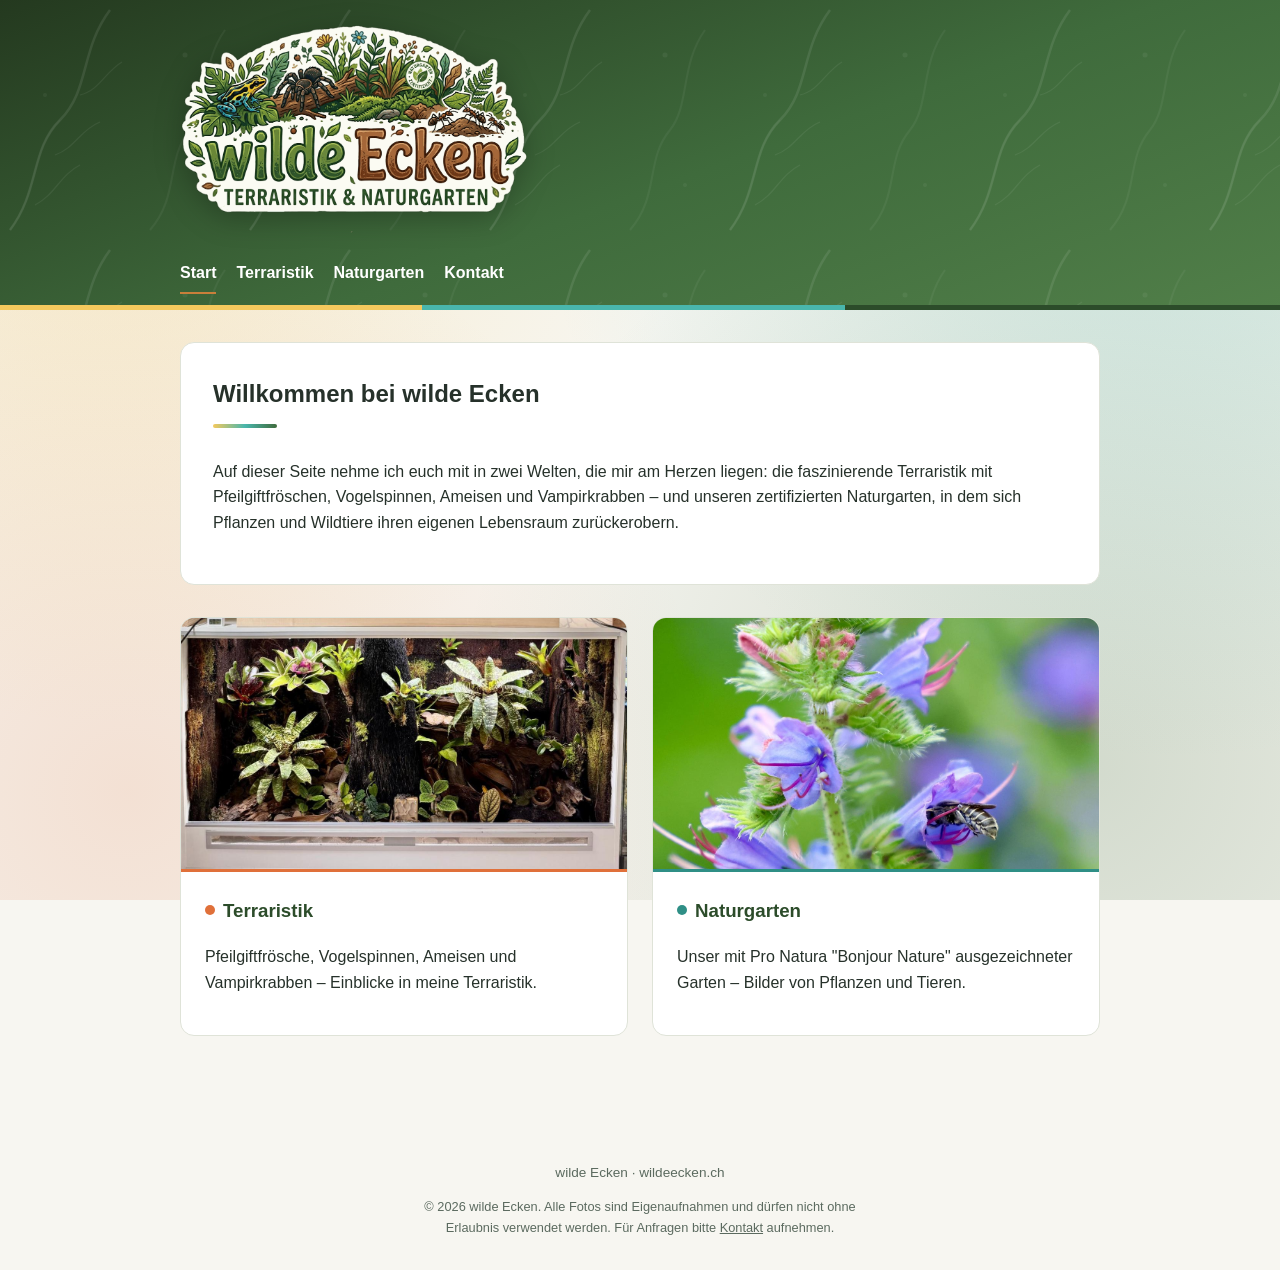
==== index.html @ 24a79298 "Add photo copyright notice to the footer on all pages States that all photos are original work and m" ====
<!DOCTYPE html>
<html lang="de">
<head>
  <meta charset="UTF-8">
  <title>wilde Ecken</title>
  <meta name="viewport" content="width=device-width, initial-scale=1.0">
  <meta name="description" content="wilde Ecken – Pfeilgiftfrösche, Vogelspinnen, Ameisen, Vampirkrabben und unser zertifizierter Naturgarten.">
  <meta property="og:type" content="website">
  <meta property="og:site_name" content="wilde Ecken">
  <meta property="og:locale" content="de_CH">
  <meta property="og:url" content="https://wildeecken.ch/">
  <meta property="og:title" content="wilde Ecken – Terraristik &amp; Naturgarten">
  <meta property="og:description" content="Pfeilgiftfrösche, Vogelspinnen, Ameisen, Vampirkrabben und unser zertifizierter Naturgarten.">
  <meta property="og:image" content="https://wildeecken.ch/images/og-image.jpg">
  <meta property="og:image:width" content="1200">
  <meta property="og:image:height" content="630">
  <meta name="twitter:card" content="summary_large_image">
  <meta name="twitter:title" content="wilde Ecken – Terraristik &amp; Naturgarten">
  <meta name="twitter:description" content="Pfeilgiftfrösche, Vogelspinnen, Ameisen, Vampirkrabben und unser zertifizierter Naturgarten.">
  <meta name="twitter:image" content="https://wildeecken.ch/images/og-image.jpg">
  <link rel="stylesheet" href="style.css">
</head>
<body class="home">
  <header class="site-header">
    <div class="header-inner">
      <a class="site-logo" href="index.html">
        <img src="images/logo.png" alt="wilde Ecken – Terraristik &amp; Naturgarten">
      </a>
      <nav class="main-nav" aria-label="Hauptnavigation">
        <ul>
          <li><a href="index.html" aria-current="page">Start</a></li>
          <li><a href="hobby.html">Terraristik</a></li>
          <li><a href="naturgarten.html">Naturgarten</a></li>
          <li><a href="kontakt.html">Kontakt</a></li>
        </ul>
      </nav>
    </div>
  </header>

  <main>
    <section class="hero">
      <h2>Willkommen bei wilde Ecken</h2>
      <p>
        Auf dieser Seite nehme ich euch mit in zwei Welten, die mir am Herzen liegen:
        die faszinierende Terraristik mit Pfeilgiftfröschen, Vogelspinnen, Ameisen
        und Vampirkrabben –
        und unseren zertifizierten Naturgarten, in dem sich Pflanzen und Wildtiere
        ihren eigenen Lebensraum zurückerobern.
      </p>
    </section>

    <div class="card-grid">
      <a class="card card-hobby" href="hobby.html">
        <img class="card-image" src="images/hobby/frosch-2.jpg" alt="Naturnah bepflanzte Pfeilgiftfrosch-Terrarien" loading="lazy">
        <div class="card-body">
          <h3>Terraristik</h3>
          <p>Pfeilgiftfrösche, Vogelspinnen, Ameisen und Vampirkrabben – Einblicke in meine Terraristik.</p>
        </div>
      </a>
      <a class="card card-naturgarten" href="naturgarten.html">
        <img class="card-image" src="images/naturgarten/natur-3.jpg" alt="Natternkopfmauerbiene am Natternkopf in unserem Naturgarten" loading="lazy">
        <div class="card-body">
          <h3>Naturgarten</h3>
          <p>Unser mit Pro Natura "Bonjour Nature" ausgezeichneter Garten – Bilder von Pflanzen und Tieren.</p>
        </div>
      </a>
    </div>
  </main>

  <footer class="site-footer">
    <p>wilde Ecken · wildeecken.ch</p>
    <p class="copyright-note">© 2026 wilde Ecken. Alle Fotos sind Eigenaufnahmen und dürfen nicht ohne Erlaubnis verwendet werden. Für Anfragen bitte <a href="kontakt.html">Kontakt</a> aufnehmen.</p>
  </footer>
</body>
</html>
---- style.css ----
:root {
  --color-bg: #f7f6f1;
  --color-surface: #ffffff;
  --color-text: #26312a;
  --color-muted: #5b6a5f;
  --color-primary: #3f6b3c;
  --color-primary-dark: #2c4c2a;
  --color-accent: #c97f3a;
  --color-border: #dfe3d8;
  --radius: 14px;
  --max-width: 960px;
}

* {
  box-sizing: border-box;
}

body {
  margin: 0;
  font-family: "Segoe UI", Roboto, Helvetica, Arial, sans-serif;
  background: var(--color-bg);
  color: var(--color-text);
  line-height: 1.6;
}

a {
  color: var(--color-primary-dark);
}

header.site-header {
  position: relative;
  background: linear-gradient(160deg, #24391f 0%, #3f6b3c 55%, #517f49 100%);
  color: #fff;
  overflow: hidden;
  isolation: isolate;
}

header.site-header::before {
  content: "";
  position: absolute;
  inset: 0;
  z-index: 0;
  background-image: url("data:image/svg+xml,%3Csvg%20xmlns%3D%27http%3A//www.w3.org/2000/svg%27%20width%3D%27240%27%20height%3D%27240%27%3E%0A%3Cpath%20d%3D%27M10%20230%20C%2040%20190%2C%2030%20150%2C%2060%20120%20C%2090%2090%2C%2080%2050%2C%20110%2010%27%20stroke%3D%27%23ffffff%27%20stroke-width%3D%272.5%27%20fill%3D%27none%27%20opacity%3D%270.55%27/%3E%0A%3Cpath%20d%3D%27M10%20230%20C%2040%20190%2C%2030%20150%2C%2060%20120%27%20stroke%3D%27%23ffffff%27%20stroke-width%3D%271.5%27%20fill%3D%27none%27%20opacity%3D%270.4%27/%3E%0A%3Cpath%20d%3D%27M35%20205%20C%2055%20195%2C%2060%20175%2C%2080%20165%27%20stroke%3D%27%23ffffff%27%20stroke-width%3D%271.2%27%20fill%3D%27none%27%20opacity%3D%270.4%27/%3E%0A%3Cpath%20d%3D%27M55%20155%20C%2075%20148%2C%2080%20130%2C%20100%20122%27%20stroke%3D%27%23ffffff%27%20stroke-width%3D%271.2%27%20fill%3D%27none%27%20opacity%3D%270.4%27/%3E%0A%3Cpath%20d%3D%27M80%2095%20C%20100%2090%2C%20105%2072%2C%20122%2062%27%20stroke%3D%27%23ffffff%27%20stroke-width%3D%271.2%27%20fill%3D%27none%27%20opacity%3D%270.4%27/%3E%0A%3Cpath%20d%3D%27M150%20230%20C%20180%20195%2C%20165%20160%2C%20190%20130%20C%20210%20105%2C%20200%2065%2C%20225%2030%27%20stroke%3D%27%23ffffff%27%20stroke-width%3D%272%27%20fill%3D%27none%27%20opacity%3D%270.3%27/%3E%0A%3Ccircle%20cx%3D%27185%27%20cy%3D%2755%27%20r%3D%272.5%27%20fill%3D%27%23ffffff%27%20opacity%3D%270.35%27/%3E%0A%3Ccircle%20cx%3D%2745%27%20cy%3D%2795%27%20r%3D%272%27%20fill%3D%27%23ffffff%27%20opacity%3D%270.3%27/%3E%0A%3Ccircle%20cx%3D%27205%27%20cy%3D%27185%27%20r%3D%272%27%20fill%3D%27%23ffffff%27%20opacity%3D%270.3%27/%3E%0A%3C/svg%3E");
  background-size: 240px 240px;
  opacity: 0.16;
  pointer-events: none;
}

header.site-header::after {
  content: "";
  position: absolute;
  left: 0;
  right: 0;
  bottom: 0;
  height: 5px;
  background: linear-gradient(90deg, #f4c95d 0%, #f4c95d 33%, #49b6ac 33%, #49b6ac 66%, #2c4c2a 66%);
}

.header-inner {
  position: relative;
  z-index: 1;
  max-width: var(--max-width);
  margin: 0 auto;
  padding: 1.5rem 1.25rem 1rem;
}

.site-logo {
  display: inline-block;
  margin: 0 0 0.75rem;
}

.site-logo img {
  display: block;
  height: 210px;
  width: auto;
  filter: drop-shadow(0 6px 14px rgba(0, 0, 0, 0.25));
}

nav.main-nav ul {
  list-style: none;
  display: flex;
  flex-wrap: wrap;
  gap: 0.5rem 1.25rem;
  margin: 0;
  padding: 0;
}

nav.main-nav a {
  display: inline-block;
  padding: 0.4rem 0;
  color: #fff;
  text-decoration: none;
  font-weight: 600;
  border-bottom: 2px solid transparent;
}

nav.main-nav a:hover,
nav.main-nav a[aria-current="page"] {
  border-bottom-color: var(--color-accent);
}

main {
  max-width: var(--max-width);
  margin: 0 auto;
  padding: 2rem 1.25rem 3rem;
}

body.home {
  background-color: var(--color-bg);
  background-image:
    radial-gradient(circle at 8% 15%, rgba(244, 201, 93, 0.28), transparent 42%),
    radial-gradient(circle at 92% 12%, rgba(73, 182, 172, 0.24), transparent 46%),
    radial-gradient(circle at 85% 85%, rgba(63, 107, 60, 0.2), transparent 48%),
    radial-gradient(circle at 10% 88%, rgba(224, 112, 58, 0.16), transparent 42%);
  background-attachment: fixed;
}

.hero {
  position: relative;
  background: var(--color-surface);
  border: 1px solid var(--color-border);
  border-radius: var(--radius);
  padding: 2rem;
  margin-bottom: 2rem;
}

.hero h2 {
  margin-top: 0;
  padding-bottom: 0.7rem;
}

.hero h2::after {
  content: "";
  display: block;
  width: 64px;
  height: 4px;
  margin-top: 0.65rem;
  border-radius: 2px;
  background: linear-gradient(90deg, #f4c95d, #49b6ac, #3f6b3c);
}

.card-grid {
  display: grid;
  grid-template-columns: repeat(auto-fit, minmax(240px, 1fr));
  gap: 1.5rem;
  margin: 2rem 0;
}

.card {
  background: var(--color-surface);
  border: 1px solid var(--color-border);
  border-radius: var(--radius);
  padding: 0;
  overflow: hidden;
  text-decoration: none;
  color: var(--color-text);
  display: block;
  transition: transform 0.15s ease, box-shadow 0.15s ease;
}

.card-image {
  display: block;
  width: 100%;
  aspect-ratio: 16 / 9;
  object-fit: cover;
  object-position: center top;
}

.card-hobby .card-image {
  object-position: center bottom;
}

.card-body {
  padding: 1.5rem;
  border-top: 3px solid var(--card-accent, var(--color-accent));
}

.card-body h3 {
  display: flex;
  align-items: center;
  gap: 0.5rem;
}

.card-body h3::before {
  content: "";
  display: inline-block;
  width: 10px;
  height: 10px;
  flex-shrink: 0;
  border-radius: 50%;
  background: var(--card-accent, var(--color-accent));
}

.card-hobby {
  --card-accent: #e0703a;
}

.card-naturgarten {
  --card-accent: #2f8f86;
}

.card-hobby:hover {
  box-shadow: 0 10px 24px rgba(224, 112, 58, 0.25);
}

.card-naturgarten:hover {
  box-shadow: 0 10px 24px rgba(47, 143, 134, 0.25);
}

.card:hover {
  transform: translateY(-2px);
  box-shadow: 0 8px 20px rgba(43, 61, 45, 0.12);
}

.card h3 {
  margin-top: 0;
  color: var(--color-primary-dark);
}

section.content-block {
  background: var(--color-surface);
  border: 1px solid var(--color-border);
  border-radius: var(--radius);
  padding: 1.75rem;
  margin-bottom: 1.75rem;
}

section.content-block h2 {
  margin-top: 0;
  color: var(--color-primary-dark);
}

.badge {
  display: inline-flex;
  align-items: center;
  gap: 0.4rem;
  background: #eef4ea;
  color: var(--color-primary-dark);
  border: 1px solid var(--color-border);
  border-radius: 999px;
  padding: 0.35rem 0.9rem;
  font-size: 0.9rem;
  font-weight: 600;
  margin-bottom: 1rem;
  text-decoration: none;
}

a.badge:hover,
a.badge:focus-visible {
  background: #e3ecdd;
  border-color: var(--color-primary);
}

.species-label {
  margin: 1rem 0 0.5rem;
  font-weight: 600;
  font-size: 0.9rem;
  color: var(--color-muted);
  text-transform: uppercase;
  letter-spacing: 0.03em;
}

.species-list {
  list-style: none;
  display: flex;
  flex-wrap: wrap;
  gap: 0.5rem 0.6rem;
  margin: 0 0 0.5rem;
  padding: 0;
}

.species-list li {
  background: var(--color-bg);
  border: 1px solid var(--color-border);
  border-radius: 999px;
  padding: 0.35rem 0.9rem;
  font-size: 0.9rem;
  color: var(--color-primary-dark);
}

.gallery {
  display: grid;
  grid-template-columns: repeat(auto-fill, minmax(180px, 1fr));
  gap: 1rem;
  margin-top: 1rem;
  align-items: start;
}

.gallery-placeholder {
  aspect-ratio: 4 / 3;
  border: 2px dashed var(--color-border);
  border-radius: var(--radius);
  display: flex;
  align-items: center;
  justify-content: center;
  text-align: center;
  padding: 0.75rem;
  color: var(--color-muted);
  font-size: 0.85rem;
  background: repeating-linear-gradient(
    45deg,
    #f0efe9,
    #f0efe9 10px,
    #e9e8e0 10px,
    #e9e8e0 20px
  );
}

.gallery img {
  width: 100%;
  aspect-ratio: 4 / 3;
  object-fit: cover;
  border-radius: var(--radius);
  display: block;
}

.gallery figure {
  margin: 0;
}

.gallery figcaption {
  margin-top: 0.4rem;
  text-align: center;
  font-size: 0.85rem;
  color: var(--color-muted);
}

.lightbox {
  display: none;
  position: fixed;
  inset: 0;
  z-index: 100;
  background: rgba(20, 26, 20, 0.92);
  padding: 2rem 1.25rem;
  align-items: center;
  justify-content: center;
  flex-direction: column;
  gap: 0.75rem;
}

.lightbox.is-open {
  display: flex;
}

.lightbox-image {
  max-width: 100%;
  max-height: 80vh;
  object-fit: contain;
  border-radius: var(--radius);
}

.lightbox-caption {
  color: #f2f4ef;
  font-size: 0.95rem;
  margin: 0;
  text-align: center;
}

.lightbox-close {
  position: absolute;
  top: 1rem;
  right: 1.25rem;
  background: rgba(255, 255, 255, 0.12);
  color: #fff;
  border: none;
  border-radius: 999px;
  width: 2.5rem;
  height: 2.5rem;
  font-size: 1.5rem;
  line-height: 1;
  cursor: pointer;
}

.lightbox-close:hover,
.lightbox-close:focus-visible {
  background: rgba(255, 255, 255, 0.24);
}

.lightbox-nav {
  position: absolute;
  top: 50%;
  transform: translateY(-50%);
  background: rgba(255, 255, 255, 0.12);
  color: #fff;
  border: none;
  border-radius: 999px;
  width: 2.75rem;
  height: 2.75rem;
  font-size: 1.1rem;
  line-height: 1;
  cursor: pointer;
  display: flex;
  align-items: center;
  justify-content: center;
}

.lightbox-nav:hover,
.lightbox-nav:focus-visible {
  background: rgba(255, 255, 255, 0.24);
}

.lightbox-nav[hidden] {
  display: none;
}

.lightbox-prev {
  left: 0.75rem;
}

.lightbox-next {
  right: 0.75rem;
}

.contact-form {
  display: flex;
  flex-direction: column;
  gap: 1.25rem;
  max-width: 480px;
}

.form-field {
  display: flex;
  flex-direction: column;
  gap: 0.4rem;
}

.form-field label {
  font-weight: 600;
  color: var(--color-primary-dark);
  font-size: 0.95rem;
}

.form-field input,
.form-field textarea {
  font: inherit;
  padding: 0.65rem 0.8rem;
  border: 1px solid var(--color-border);
  border-radius: 10px;
  background: var(--color-bg);
  color: var(--color-text);
  resize: vertical;
}

.form-field input:focus,
.form-field textarea:focus {
  outline: 2px solid var(--color-primary);
  outline-offset: 1px;
}

.button-primary {
  align-self: flex-start;
  font: inherit;
  font-weight: 600;
  background: var(--color-primary);
  color: #fff;
  border: none;
  border-radius: 999px;
  padding: 0.75rem 1.75rem;
  cursor: pointer;
  transition: background 0.15s ease, transform 0.15s ease;
}

.button-primary:hover {
  background: var(--color-primary-dark);
  transform: translateY(-1px);
}

.form-hint {
  margin: 0;
  font-size: 0.85rem;
  color: var(--color-muted);
}

footer.site-footer {
  text-align: center;
  color: var(--color-muted);
  font-size: 0.85rem;
  padding: 2rem 1.25rem;
}

footer.site-footer .copyright-note {
  margin: 0.5rem 0 0;
  font-size: 0.8rem;
  max-width: 480px;
  margin-left: auto;
  margin-right: auto;
}

footer.site-footer .copyright-note a {
  color: inherit;
  text-decoration: underline;
}
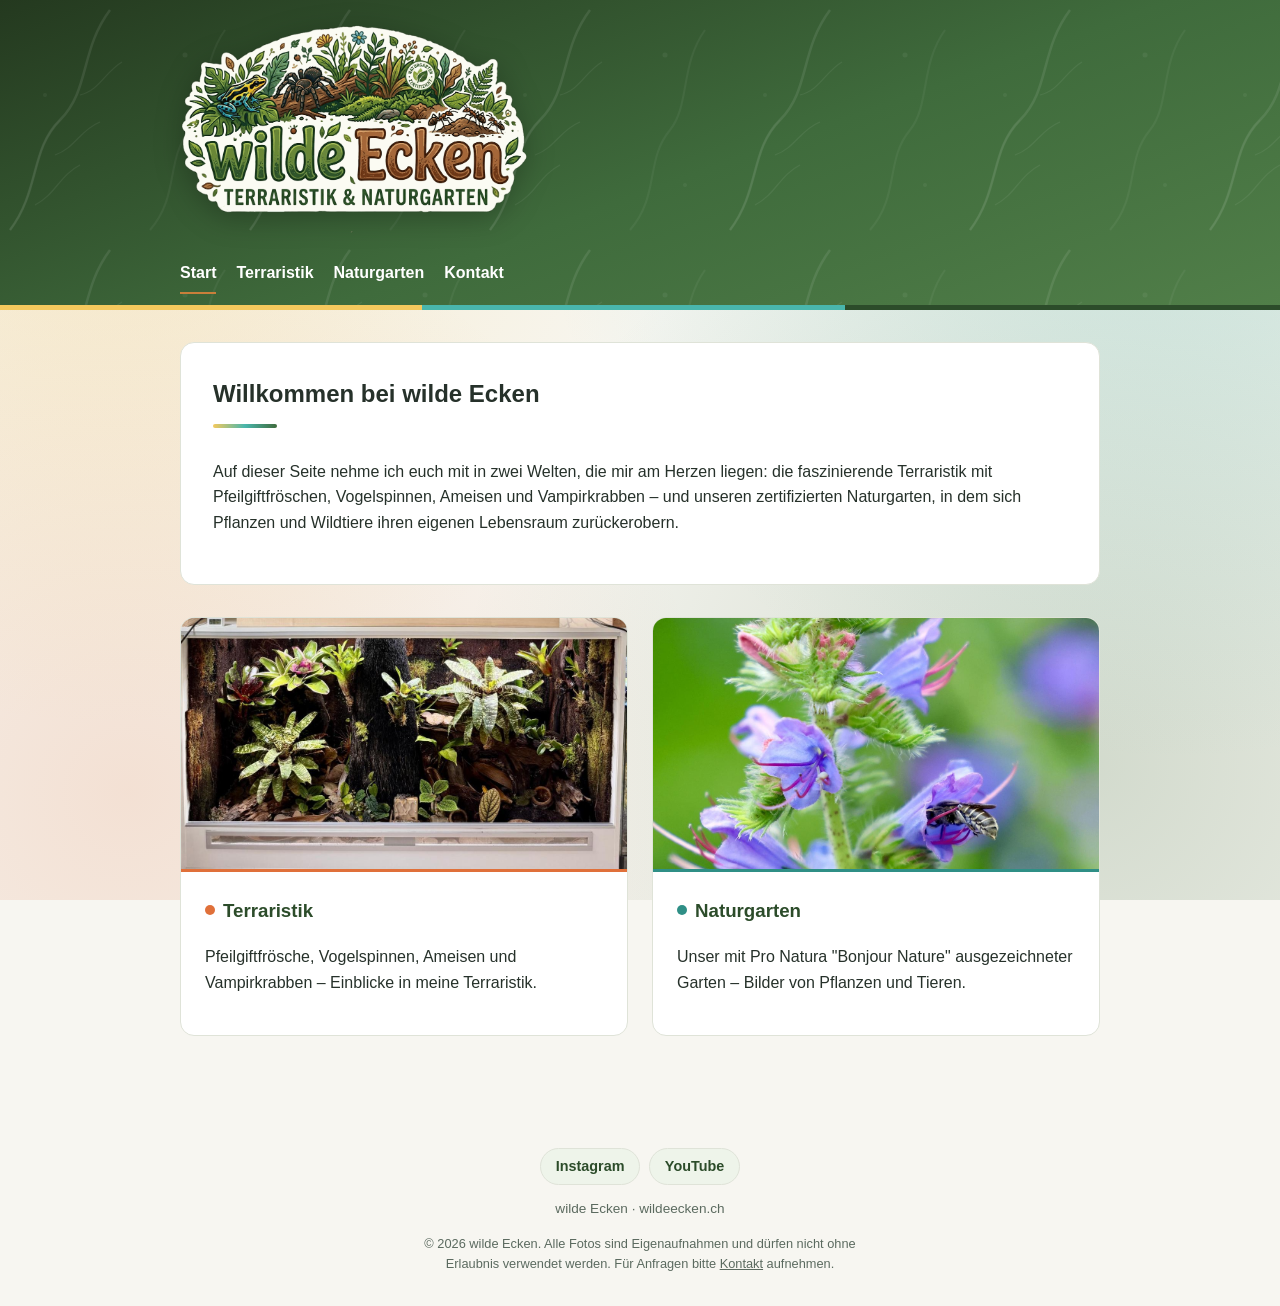
==== commit eb7c198c: "Add Instagram and YouTube links to the footer on all pages Co-Authored-By: Claude Sonnet 5 <noreply@" ====
--- a/index.html
+++ b/index.html
@@ -68,6 +68,10 @@
   </main>
 
   <footer class="site-footer">
+    <p class="social-links">
+      <a class="badge" href="https://www.instagram.com/boebe83" target="_blank" rel="noopener">Instagram</a>
+      <a class="badge" href="https://www.youtube.com/@boebe83" target="_blank" rel="noopener">YouTube</a>
+    </p>
     <p>wilde Ecken · wildeecken.ch</p>
     <p class="copyright-note">© 2026 wilde Ecken. Alle Fotos sind Eigenaufnahmen und dürfen nicht ohne Erlaubnis verwendet werden. Für Anfragen bitte <a href="kontakt.html">Kontakt</a> aufnehmen.</p>
   </footer>
--- a/style.css
+++ b/style.css
@@ -478,6 +478,17 @@
   padding: 2rem 1.25rem;
 }
 
+footer.site-footer .social-links {
+  display: flex;
+  justify-content: center;
+  gap: 0.6rem;
+  margin: 0 0 0.75rem;
+}
+
+footer.site-footer .social-links .badge {
+  margin-bottom: 0;
+}
+
 footer.site-footer .copyright-note {
   margin: 0.5rem 0 0;
   font-size: 0.8rem;
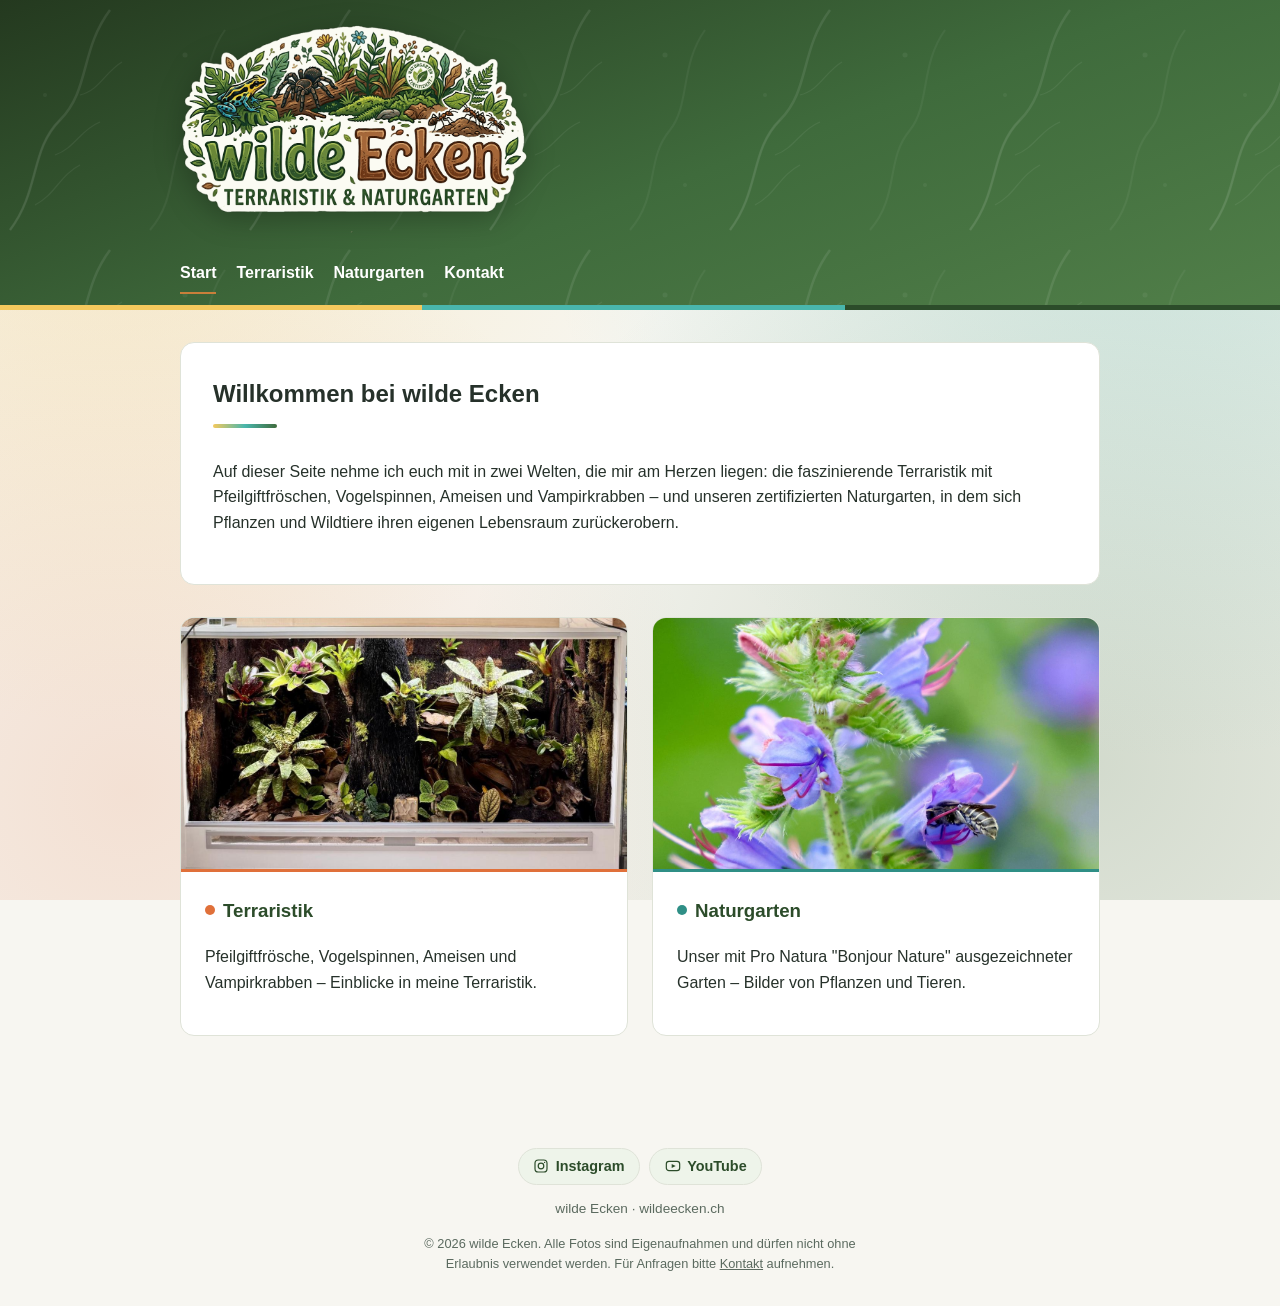
==== commit 16c2eae8: "Add Instagram and YouTube icons to the footer link badges Inline SVG glyphs (camera outline / play b" ====
--- a/index.html
+++ b/index.html
@@ -69,8 +69,8 @@
 
   <footer class="site-footer">
     <p class="social-links">
-      <a class="badge" href="https://www.instagram.com/boebe83" target="_blank" rel="noopener">Instagram</a>
-      <a class="badge" href="https://www.youtube.com/@boebe83" target="_blank" rel="noopener">YouTube</a>
+      <a class="badge" href="https://www.instagram.com/boebe83" target="_blank" rel="noopener"><svg class="badge-icon" viewBox="0 0 24 24" width="16" height="16" fill="none" stroke="currentColor" stroke-width="1.8" aria-hidden="true"><rect x="3" y="3" width="18" height="18" rx="5"/><circle cx="12" cy="12" r="4.2"/><circle cx="17.4" cy="6.6" r="1" fill="currentColor" stroke="none"/></svg>Instagram</a>
+      <a class="badge" href="https://www.youtube.com/@boebe83" target="_blank" rel="noopener"><svg class="badge-icon" viewBox="0 0 24 24" width="16" height="16" fill="none" stroke="currentColor" stroke-width="1.8" aria-hidden="true"><rect x="2" y="5" width="20" height="14" rx="4"/><path d="M10 9l6 3-6 3z" fill="currentColor" stroke="none"/></svg>YouTube</a>
     </p>
     <p>wilde Ecken · wildeecken.ch</p>
     <p class="copyright-note">© 2026 wilde Ecken. Alle Fotos sind Eigenaufnahmen und dürfen nicht ohne Erlaubnis verwendet werden. Für Anfragen bitte <a href="kontakt.html">Kontakt</a> aufnehmen.</p>
--- a/style.css
+++ b/style.css
@@ -245,6 +245,10 @@
   text-decoration: none;
 }
 
+.badge-icon {
+  flex-shrink: 0;
+}
+
 a.badge:hover,
 a.badge:focus-visible {
   background: #e3ecdd;
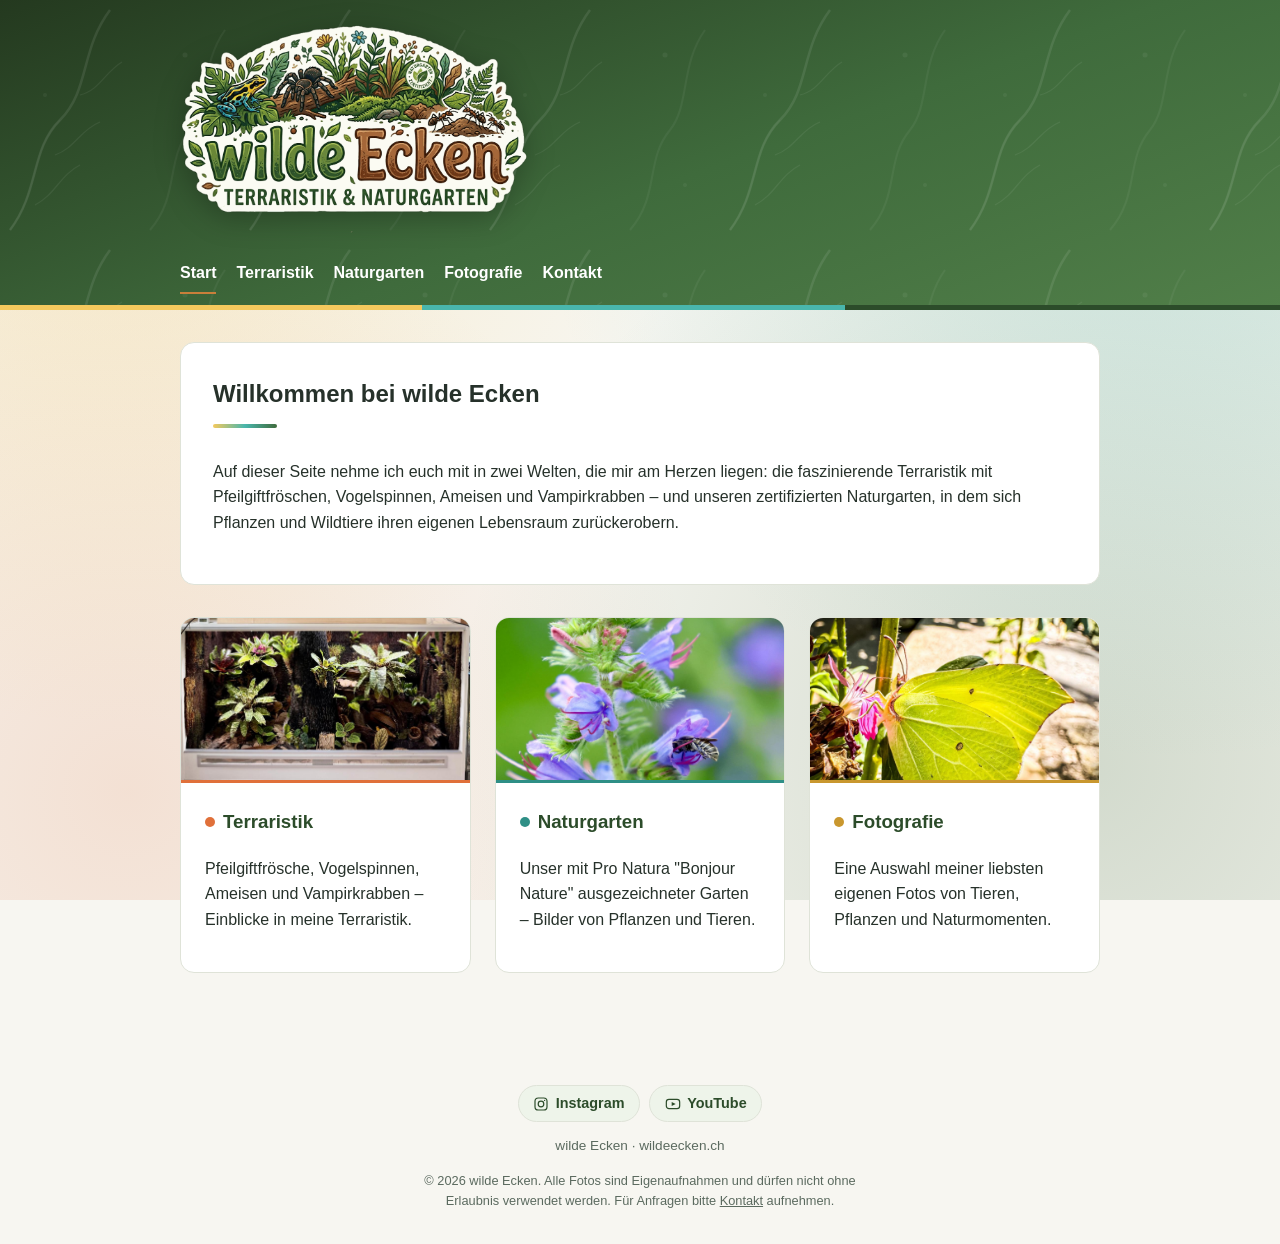
==== commit 635d6960: "Add new Fotografie page for personal favorite photos A fourth main section (nav + homepage card) sep" ====
--- a/index.html
+++ b/index.html
@@ -5,6 +5,7 @@
   <title>wilde Ecken</title>
   <meta name="viewport" content="width=device-width, initial-scale=1.0">
   <meta name="description" content="wilde Ecken – Pfeilgiftfrösche, Vogelspinnen, Ameisen, Vampirkrabben und unser zertifizierter Naturgarten.">
+  <link rel="canonical" href="https://wildeecken.ch/">
   <meta property="og:type" content="website">
   <meta property="og:site_name" content="wilde Ecken">
   <meta property="og:locale" content="de_CH">
@@ -21,6 +22,7 @@
   <link rel="stylesheet" href="style.css">
 </head>
 <body class="home">
+  <h1 class="visually-hidden">wilde Ecken – Terraristik &amp; Naturgarten</h1>
   <header class="site-header">
     <div class="header-inner">
       <a class="site-logo" href="index.html">
@@ -31,6 +33,7 @@
           <li><a href="index.html" aria-current="page">Start</a></li>
           <li><a href="hobby.html">Terraristik</a></li>
           <li><a href="naturgarten.html">Naturgarten</a></li>
+          <li><a href="fotografie.html">Fotografie</a></li>
           <li><a href="kontakt.html">Kontakt</a></li>
         </ul>
       </nav>
@@ -64,6 +67,13 @@
           <p>Unser mit Pro Natura "Bonjour Nature" ausgezeichneter Garten – Bilder von Pflanzen und Tieren.</p>
         </div>
       </a>
+      <a class="card card-fotografie" href="fotografie.html">
+        <img class="card-image" src="images/naturgarten/natur-4.jpg" alt="Zitronenfalter auf einer Blüte" loading="lazy">
+        <div class="card-body">
+          <h3>Fotografie</h3>
+          <p>Eine Auswahl meiner liebsten eigenen Fotos von Tieren, Pflanzen und Naturmomenten.</p>
+        </div>
+      </a>
     </div>
   </main>
 
--- a/style.css
+++ b/style.css
@@ -15,6 +15,18 @@
   box-sizing: border-box;
 }
 
+.visually-hidden {
+  position: absolute;
+  width: 1px;
+  height: 1px;
+  padding: 0;
+  margin: -1px;
+  overflow: hidden;
+  clip: rect(0, 0, 0, 0);
+  white-space: nowrap;
+  border: 0;
+}
+
 body {
   margin: 0;
   font-family: "Segoe UI", Roboto, Helvetica, Arial, sans-serif;
@@ -199,12 +211,20 @@
   --card-accent: #2f8f86;
 }
 
+.card-fotografie {
+  --card-accent: #c9972e;
+}
+
 .card-hobby:hover {
   box-shadow: 0 10px 24px rgba(224, 112, 58, 0.25);
 }
 
 .card-naturgarten:hover {
   box-shadow: 0 10px 24px rgba(47, 143, 134, 0.25);
+}
+
+.card-fotografie:hover {
+  box-shadow: 0 10px 24px rgba(201, 151, 46, 0.25);
 }
 
 .card:hover {
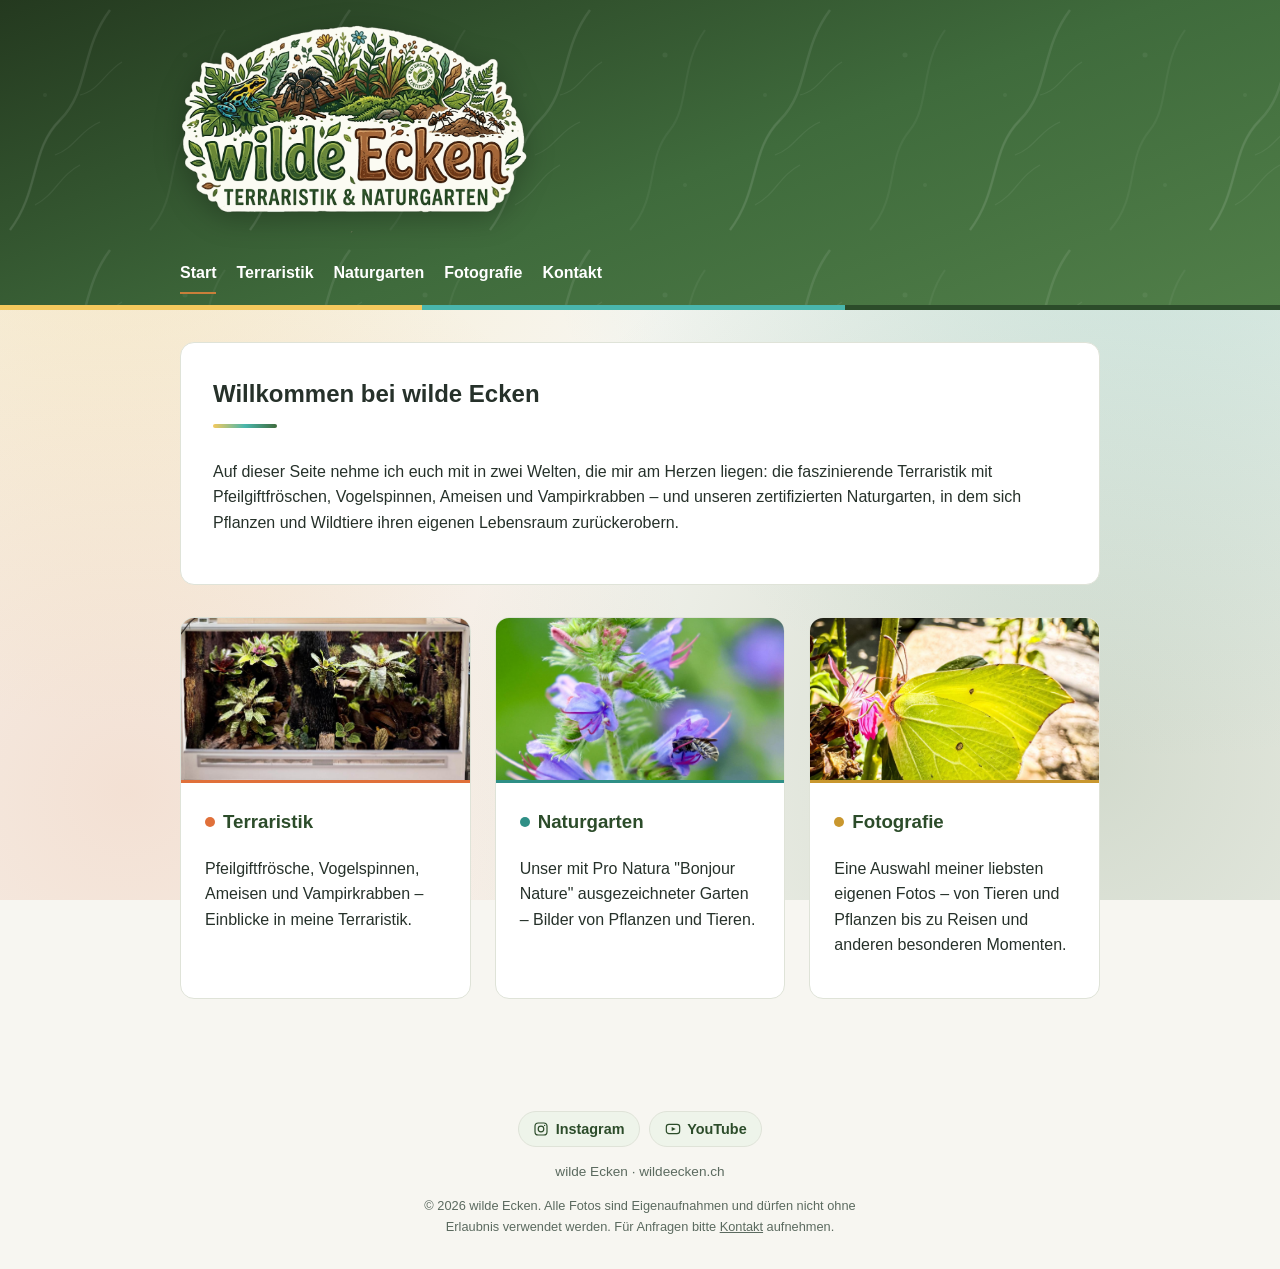
==== commit ecf05f42: "Broaden Fotografie page copy beyond tiere/pflanzen/natur The description and hero text previously im" ====
--- a/index.html
+++ b/index.html
@@ -71,7 +71,7 @@
         <img class="card-image" src="images/naturgarten/natur-4.jpg" alt="Zitronenfalter auf einer Blüte" loading="lazy">
         <div class="card-body">
           <h3>Fotografie</h3>
-          <p>Eine Auswahl meiner liebsten eigenen Fotos von Tieren, Pflanzen und Naturmomenten.</p>
+          <p>Eine Auswahl meiner liebsten eigenen Fotos – von Tieren und Pflanzen bis zu Reisen und anderen besonderen Momenten.</p>
         </div>
       </a>
     </div>
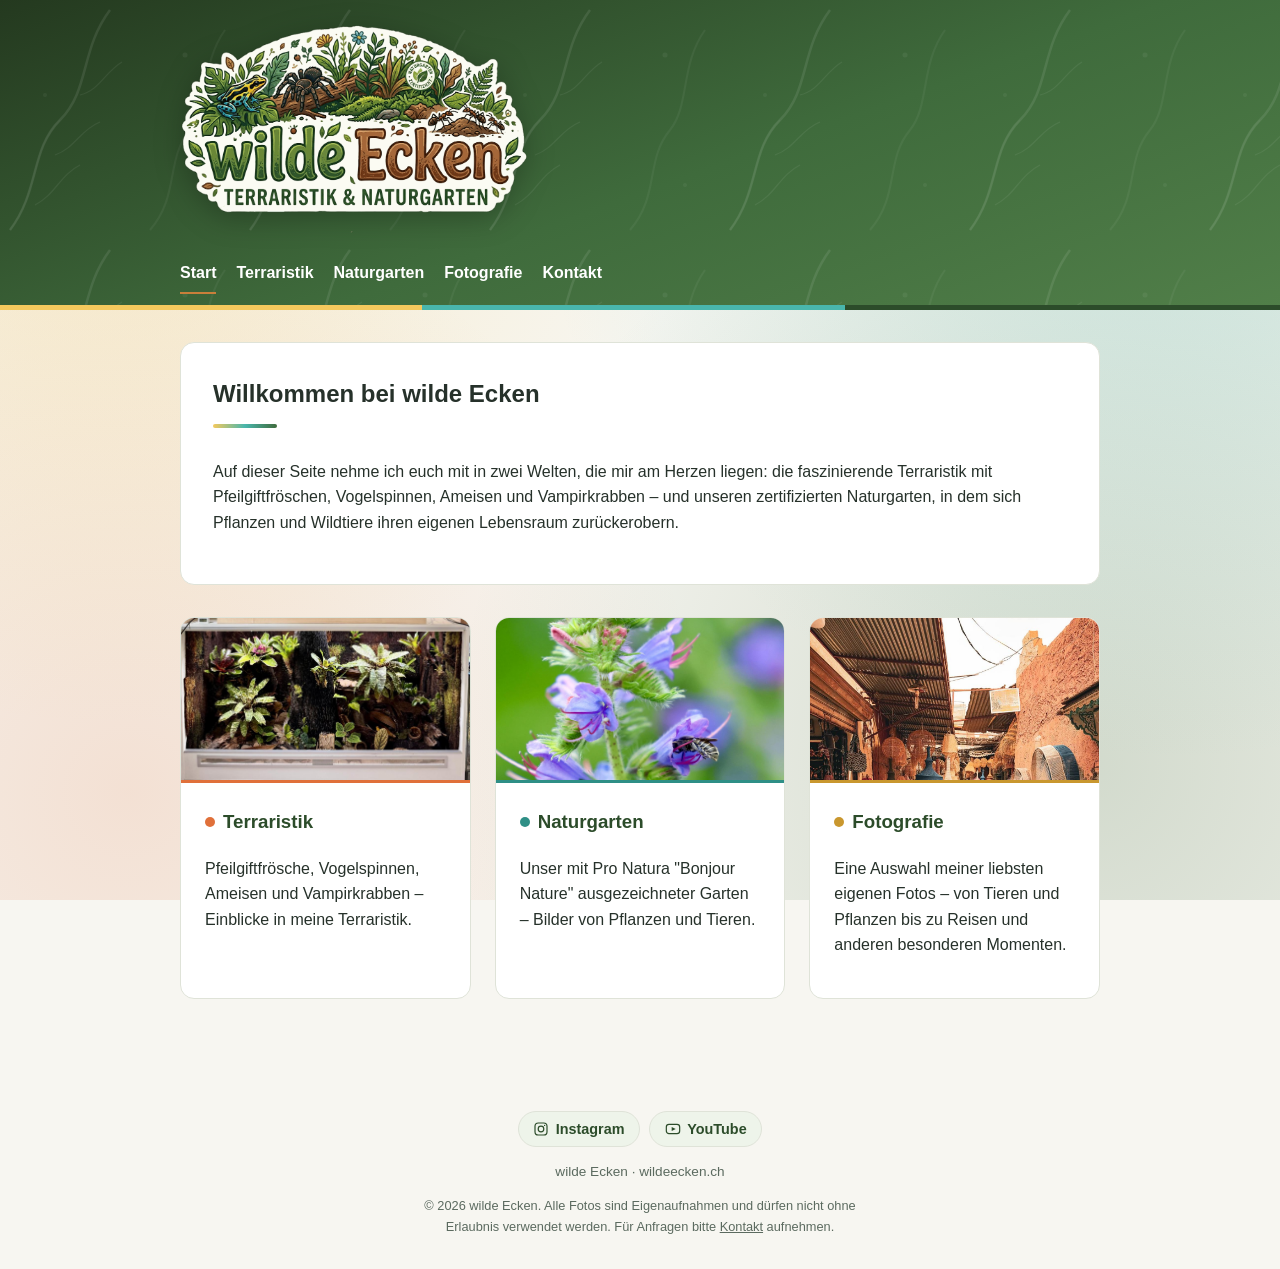
==== commit c9df866e: "Use Souks photo instead of butterfly for homepage Fotografie card Co-Authored-By: Claude Sonnet 5 <n" ====
--- a/index.html
+++ b/index.html
@@ -68,7 +68,7 @@
         </div>
       </a>
       <a class="card card-fotografie" href="fotografie.html">
-        <img class="card-image" src="images/naturgarten/natur-4.jpg" alt="Zitronenfalter auf einer Blüte" loading="lazy">
+        <img class="card-image" src="images/fotografie/foto-1.jpg" alt="Souks in Marrakesch" loading="lazy">
         <div class="card-body">
           <h3>Fotografie</h3>
           <p>Eine Auswahl meiner liebsten eigenen Fotos – von Tieren und Pflanzen bis zu Reisen und anderen besonderen Momenten.</p>
